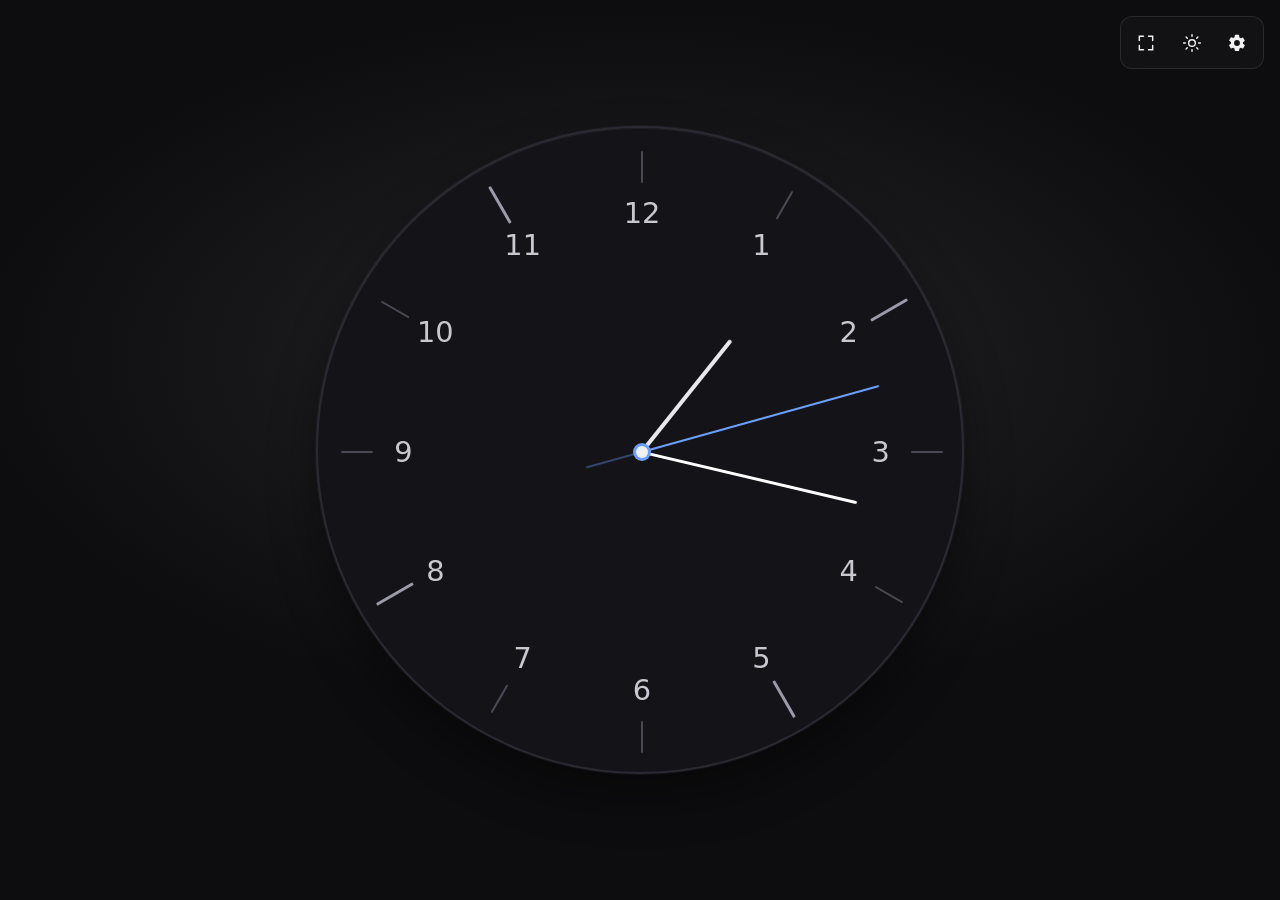
==== analogclock/index.html @ 2b4961cb "Restructure site under /analogclock for Vercel deploy Move index.html, script.js, style.css, sound/ " ====
<!DOCTYPE html>
<html lang="en" data-color-mode="dark" data-hand-style="bar" data-second-motion="smooth" data-face-shape="circle" data-border-style="solid" data-numeral="arabic">
<head>
  <meta charset="UTF-8">
  <meta name="viewport" content="width=device-width, initial-scale=1.0">
  <meta name="description" content="Fullscreen analog clock">
  <title>Analog Clock</title>
  <link rel="stylesheet" href="style.css">
</head>
<body>
  <header class="toolbar" data-i18n-label="toolbarAria" aria-label="Tools">
    <button type="button" class="toolbar__btn" id="btn-fullscreen" data-i18n-label="fullscreen" data-i18n-title="fullscreenTitle" aria-label="Fullscreen" title="Fullscreen (F)">
      <svg class="icon" viewBox="0 0 24 24" aria-hidden="true"><path d="M4 9V4h5M4 15v5h5M20 9V4h-5M20 15v5h-5" fill="none" stroke="currentColor" stroke-width="1.75" stroke-linecap="round"/></svg>
    </button>
    <button type="button" class="toolbar__btn" id="btn-color-mode" aria-label="Switch to light mode" title="Dark / Light (L)">
      <svg class="icon icon--sun" viewBox="0 0 24 24" aria-hidden="true"><circle cx="12" cy="12" r="4" fill="none" stroke="currentColor" stroke-width="1.75"/><path d="M12 2v2M12 20v2M4.93 4.93l1.41 1.41M17.66 17.66l1.41 1.41M2 12h2M20 12h2M4.93 19.07l1.41-1.41M17.66 6.34l1.41-1.41" stroke="currentColor" stroke-width="1.75" stroke-linecap="round"/></svg>
      <svg class="icon icon--moon" viewBox="0 0 24 24" aria-hidden="true"><path d="M20 14.5A8.5 8.5 0 0 1 9.5 4 7 7 0 1 0 20 14.5z" fill="none" stroke="currentColor" stroke-width="1.75"/></svg>
    </button>
    <button type="button" class="toolbar__btn" id="btn-settings" data-i18n-label="settings" data-i18n-title="settingsTitle" aria-label="Settings" title="Settings (S)" aria-controls="settings-panel" aria-expanded="false">
      <svg class="icon icon--settings" viewBox="0 0 24 24" aria-hidden="true" fill="currentColor">
        <path d="M19.14 12.94c.04-.31.06-.63.06-.94s-.02-.63-.06-.94l2.03-1.58a.5.5 0 00.12-.61l-1.92-3.32a.5.5 0 00-.57-.22l-2.39.96a7.07 7.07 0 00-1.6-.94L14.5 2.5a.5.5 0 00-.5-.5h-4a.5.5 0 00-.5.5L9.09 5.09c-.54.24-1.06.56-1.56.94L5.11 5.08a.5.5 0 00-.57.22L2.62 8.62a.5.5 0 00.12.61l2.03 1.58c-.04.31-.06.63-.06.94s.02.63.06.94L2.62 14.5a.5.5 0 00-.12.61l1.92 3.32c.11.2.36.28.57.22l2.39-.96c.5.38 1.02.7 1.6.94l.41 2.59c.04.27.29.5.56.5h4c.27 0 .52-.22.56-.5l.41-2.59c.58-.24 1.1-.56 1.6-.94l2.39.96c.21.06.46-.02.57-.22l1.92-3.32a.5.5 0 00-.12-.61l-2.03-1.58zM12 15.5A3.5 3.5 0 1115.5 12 3.5 3.5 0 0112 15.5z"/>
      </svg>
    </button>
  </header>

  <div class="app-layout">
  <main class="clock-app">
    <div class="clock" role="img" data-i18n-label="clockAria" aria-label="Analog clock">
      <div class="clock__face">
        <div class="clock__dial">
          <ul class="clock__markers" aria-hidden="true">
            <li></li><li></li><li></li><li></li><li></li><li></li>
            <li></li><li></li><li></li><li></li><li></li><li></li>
          </ul>

          <ol class="clock__numbers" aria-hidden="true">
            <li><span data-n="12">12</span></li>
            <li><span data-n="1">1</span></li>
            <li><span data-n="2">2</span></li>
            <li><span data-n="3">3</span></li>
            <li><span data-n="4">4</span></li>
            <li><span data-n="5">5</span></li>
            <li><span data-n="6">6</span></li>
            <li><span data-n="7">7</span></li>
            <li><span data-n="8">8</span></li>
            <li><span data-n="9">9</span></li>
            <li><span data-n="10">10</span></li>
            <li><span data-n="11">11</span></li>
          </ol>

          <div class="hand hand--hour" aria-hidden="true"></div>
          <div class="hand hand--minute" aria-hidden="true"></div>
          <div class="hand hand--second" aria-hidden="true"></div>
          <div class="clock__hub" aria-hidden="true"></div>
        </div>
      </div>
    </div>
  </main>

  <aside class="settings" id="settings-panel" hidden aria-labelledby="settings-title">
    <form class="settings__form">
      <header class="settings__header">
        <h2 id="settings-title" data-i18n="panelTitle">Settings</h2>
        <button type="button" class="settings__close" data-close data-i18n-label="close" aria-label="Close">×</button>
      </header>

      <div class="settings__body">
        <section class="settings__section">
          <h3 data-i18n="language">Language</h3>
          <select id="set-language" class="settings__select">
            <option value="en">English</option>
            <option value="ko">한국어</option>
            <option value="ja">日本語</option>
            <option value="zh">中文</option>
            <option value="es">Español</option>
            <option value="fr">Français</option>
            <option value="de">Deutsch</option>
            <option value="it">Italiano</option>
            <option value="pt">Português</option>
            <option value="ru">Русский</option>
            <option value="hi">हिन्दी</option>
            <option value="ar">العربية</option>
          </select>
        </section>

        <section class="settings__section">
          <h3 id="theme-label" data-i18n="theme">Theme</h3>
          <div class="theme-select" id="theme-select">
            <button type="button" class="settings__select theme-select__trigger" id="theme-select-trigger"
                    aria-haspopup="listbox" aria-expanded="false" aria-labelledby="theme-label theme-select-name">
              <span class="theme-swatch" id="theme-select-swatch" aria-hidden="true"></span>
              <span class="theme-select__name" id="theme-select-name" data-i18n="themeClassic">Classic</span>
            </button>
            <ul class="theme-select__list" id="theme-select-list" role="listbox" tabindex="-1"
                aria-labelledby="theme-label" hidden></ul>
          </div>
        </section>

        <section class="settings__section">
          <h3 data-i18n="numbers">Numbers</h3>
          <label class="settings__row">
            <span data-i18n="size">Size</span>
            <input type="range" id="set-number-size" min="0.6" max="3" step="0.05" value="1">
            <output id="out-number-size">100%</output>
          </label>
          <button type="button" class="settings__reset-value" id="btn-reset-number-size" data-i18n="resetSize">Reset</button>
          <fieldset class="settings__fieldset">
            <legend class="visually-hidden" data-i18n="numbers">Numbers</legend>
            <label class="settings__chip"><input type="radio" name="numeral" value="arabic" checked> <span data-i18n="arabic">Arabic</span></label>
            <label class="settings__chip"><input type="radio" name="numeral" value="roman"> <span data-i18n="roman">Roman</span></label>
          </fieldset>
        </section>

        <section class="settings__section">
          <h3 data-i18n="clock">Clock</h3>
          <label class="settings__row">
            <span data-i18n="size">Size</span>
            <input type="range" id="set-clock-size" min="0.35" max="1" step="0.05" value="0.75">
            <output id="out-clock-size">75%</output>
          </label>
          <button type="button" class="settings__reset-value" id="btn-reset-clock-size" data-i18n="resetSize">Reset</button>
        </section>

        <section class="settings__section">
          <h3 data-i18n="handStyle">Hand style</h3>
          <select id="set-hand-style" class="settings__select">
            <option value="bar" data-i18n="handBar">Bar</option>
            <option value="arrow" data-i18n="handArrow">Arrow</option>
            <option value="square" data-i18n="handSquare">Square</option>
            <option value="rounded" data-i18n="handRounded">Rounded</option>
          </select>
        </section>

        <section class="settings__section">
          <h3 data-i18n="secondMotion">Second hand</h3>
          <select id="set-second-motion" class="settings__select">
            <option value="smooth" data-i18n="secondSmooth">Smooth</option>
            <option value="tick" data-i18n="secondTick">Tick (per second)</option>
          </select>
          <div class="settings__tick-sound" id="tick-sound-settings" hidden>
            <label class="settings__check">
              <input type="checkbox" id="set-tick-sound">
              <span data-i18n="tickSound">Tick sound</span>
            </label>
            <select id="set-tick-sound-file" class="settings__select" disabled>
              <option value="01" data-i18n="tickSound1">Sound 1</option>
              <option value="02" data-i18n="tickSound2">Sound 2</option>
              <option value="03" data-i18n="tickSound3">Sound 3</option>
              <option value="04" data-i18n="tickSound4">Sound 4</option>
              <option value="05" data-i18n="tickSound5">Sound 5</option>
              <option value="06" data-i18n="tickSound6">Sound 6</option>
            </select>
          </div>
        </section>

        <section class="settings__section">
          <h3 data-i18n="faceShape">Clock shape</h3>
          <select id="set-face-shape" class="settings__select">
            <option value="circle" data-i18n="faceCircle">Circle</option>
            <option value="square" data-i18n="faceSquare">Square</option>
            <option value="rounded" data-i18n="faceRounded">Rounded square</option>
            <option value="rect-portrait" data-i18n="faceRectPortrait">Rectangle (portrait)</option>
            <option value="rect-landscape" data-i18n="faceRectLandscape">Rectangle (landscape)</option>
            <option value="oval-portrait" data-i18n="faceOvalPortrait">Oval (portrait)</option>
            <option value="oval-landscape" data-i18n="faceOvalLandscape">Oval (landscape)</option>
            <option value="stadium" data-i18n="faceStadium">Stadium</option>
            <option value="arch" data-i18n="faceArch">Arch</option>
            <option value="hexagon" data-i18n="faceHexagon">Hexagon</option>
            <option value="octagon" data-i18n="faceOctagon">Octagon</option>
            <option value="diamond" data-i18n="faceDiamond">Diamond</option>
            <option value="trapezoid" data-i18n="faceTrapezoid">Trapezoid</option>
            <option value="shield" data-i18n="faceShield">Shield</option>
          </select>
        </section>

        <section class="settings__section">
          <h3 data-i18n="borderStyle">Border style</h3>
          <select id="set-border-style" class="settings__select">
            <option value="solid" data-i18n="borderSolid">Solid</option>
            <option value="thin" data-i18n="borderThin">Thin</option>
            <option value="double" data-i18n="borderDouble">Double</option>
            <option value="dashed" data-i18n="borderDashed">Dashed</option>
            <option value="dotted" data-i18n="borderDotted">Dotted</option>
            <option value="ring" data-i18n="borderRing">Ring</option>
            <option value="glow" data-i18n="borderGlow">Glow</option>
            <option value="raised" data-i18n="borderRaised">Raised</option>
            <option value="classic" data-i18n="borderClassic">Classic</option>
          </select>
        </section>

        <section class="settings__section settings__section--bg-images">
          <h3 data-i18n="bgImages">Background images</h3>
          <p class="settings__hint" data-i18n="bgImagesHint">Choose a local file, drag &amp; drop, or paste (Ctrl+V).</p>

          <div class="bg-image" data-image-key="bg">
            <div class="bg-image__label" data-i18n="colorBg">Background</div>
            <div class="bg-image__drop" tabindex="0" role="button" data-i18n-label="bgImageDrop" aria-label="Click, drop, or paste">
              <img class="bg-image__preview" alt="" hidden>
              <span class="bg-image__placeholder" data-i18n="bgImageDrop">Click, drop, or paste</span>
              <input type="file" class="bg-image__file" accept="image/*" hidden>
            </div>
            <div class="bg-image__actions">
              <button type="button" class="bg-image__btn" data-action="choose" data-i18n="bgImageChoose">Choose image</button>
              <button type="button" class="bg-image__btn" data-action="paste" data-i18n="bgImagePaste">Paste</button>
              <button type="button" class="bg-image__btn bg-image__btn--clear" data-action="clear" data-i18n="bgImageClear" hidden>Clear</button>
            </div>
          </div>

          <div class="bg-image" data-image-key="faceBg">
            <div class="bg-image__label" data-i18n="colorFaceBg">Clock face</div>
            <div class="bg-image__drop" tabindex="0" role="button" data-i18n-label="bgImageDrop" aria-label="Click, drop, or paste">
              <img class="bg-image__preview" alt="" hidden>
              <span class="bg-image__placeholder" data-i18n="bgImageDrop">Click, drop, or paste</span>
              <input type="file" class="bg-image__file" accept="image/*" hidden>
            </div>
            <div class="bg-image__actions">
              <button type="button" class="bg-image__btn" data-action="choose" data-i18n="bgImageChoose">Choose image</button>
              <button type="button" class="bg-image__btn" data-action="paste" data-i18n="bgImagePaste">Paste</button>
              <button type="button" class="bg-image__btn bg-image__btn--clear" data-action="clear" data-i18n="bgImageClear" hidden>Clear</button>
            </div>
          </div>
        </section>

        <section class="settings__section settings__section--colors">
          <h3 data-i18n="colors">Colors</h3>
          <div class="settings__colors" id="color-inputs"></div>
          <button type="button" class="settings__reset-colors" id="btn-reset-colors" data-i18n="resetColors">Reset colors</button>
        </section>

        <section class="settings__section settings__section--share">
          <h3 data-i18n="share">Share</h3>
          <div class="settings__share">
            <button type="button" class="settings__share-btn" id="btn-copy-url" data-i18n="copyUrl">Copy settings URL</button>
            <input type="text" class="settings__share-url" id="share-url" readonly hidden
                   data-i18n-label="copyUrl" aria-label="Copy settings URL">
          </div>
        </section>
      </div>
    </form>
  </aside>
  </div>

  <script src="script.js"></script>
</body>
</html>
---- analogclock/style.css ----
/* ==========================================================================
   Design tokens (SettingsManager가 --color-* 변수를 덮어씁니다)
   ========================================================================== */

:root {
  --color-bg: #0d0d0f;
  --color-face-bg: #141418;
  --color-face-border: rgba(255, 255, 255, 0.1);
  --color-number: rgba(255, 255, 255, 0.78);
  --color-marker: rgba(255, 255, 255, 0.22);
  --color-marker-major: rgba(255, 255, 255, 0.5);
  --color-hand-hour: #e8e8ec;
  --color-hand-minute: #ffffff;
  --color-hand-second: #6b9fff;
  --color-hub: #f0f0f2;
  --color-hub-ring: rgba(107, 159, 255, 0.45);

  --bg-accent: radial-gradient(ellipse 80% 60% at 50% 40%,
    color-mix(in srgb, var(--color-bg) 90%, #ffffff) 0%,
    var(--color-bg) 65%);
  --face-shadow:
    0 0 0 1px rgba(255, 255, 255, 0.04),
    0 24px 48px rgba(0, 0, 0, 0.4),
    inset 0 1px 0 rgba(255, 255, 255, 0.05);

  --hand-hour-w: 4px;
  --hand-minute-w: 3px;
  --hand-second-w: 2px;
  --number-scale: 1;
  --clock-scale: 1;

  --ui-bg: rgba(20, 20, 24, 0.82);
  --ui-border: rgba(255, 255, 255, 0.1);
  --ui-text: #f0f0f2;
  --ui-muted: rgba(255, 255, 255, 0.55);
  --ui-select-bg: #2c2c36;
  --ui-select-text: #f0f0f2;
  --settings-width: 288px;
}

[data-color-mode="light"] {
  --bg-accent: radial-gradient(ellipse 80% 60% at 50% 40%,
    color-mix(in srgb, var(--color-bg) 94%, #000000) 0%,
    var(--color-bg) 65%);
  --face-shadow:
    0 0 0 1px rgba(0, 0, 0, 0.06),
    0 20px 40px rgba(0, 0, 0, 0.08),
    inset 0 1px 0 rgba(255, 255, 255, 0.9);

  --ui-bg: rgba(255, 255, 255, 0.92);
  --ui-border: rgba(0, 0, 0, 0.1);
  --ui-text: #1a1a1e;
  --ui-muted: rgba(0, 0, 0, 0.5);
  --ui-select-bg: #ececf2;
  --ui-select-text: #1a1a1e;
}

/* ==========================================================================
   Base layout
   ========================================================================== */

*,
*::before,
*::after {
  box-sizing: border-box;
  margin: 0;
  padding: 0;
}

html,
body {
  height: 100%;
  overflow: hidden;
}

body {
  font-family: system-ui, -apple-system, "Segoe UI", Roboto, sans-serif;
  background: var(--color-bg);
  color: var(--ui-text);
  -webkit-font-smoothing: antialiased;
}

body::before {
  content: "";
  position: fixed;
  inset: 0;
  background: var(--bg-accent);
  pointer-events: none;
  z-index: 0;
}

.visually-hidden {
  position: absolute;
  width: 1px;
  height: 1px;
  padding: 0;
  margin: -1px;
  overflow: hidden;
  clip: rect(0, 0, 0, 0);
  white-space: nowrap;
  border: 0;
}

/* Toolbar */
.toolbar {
  position: fixed;
  top: 1rem;
  right: 1rem;
  z-index: 100;
  display: flex;
  gap: 0.35rem;
  padding: 0.35rem;
  border-radius: 12px;
  background: var(--ui-bg);
  border: 1px solid var(--ui-border);
  backdrop-filter: blur(12px);
}

.toolbar__btn {
  display: grid;
  place-items: center;
  width: 2.5rem;
  height: 2.5rem;
  border: none;
  border-radius: 8px;
  background: transparent;
  color: var(--ui-text);
  cursor: pointer;
  transition: background 0.15s;
}

.toolbar__btn:hover {
  background: rgba(127, 127, 140, 0.2);
}

.toolbar__btn .icon {
  width: 1.25rem;
  height: 1.25rem;
}

/* Settings (gear) icon tweaks */
.icon--settings {
  width: 1.3rem;
  height: 1.3rem;
  transition: transform 0.12s ease, color 0.12s ease;
  transform-origin: center;
  color: var(--ui-text);
}

.toolbar__btn:hover .icon--settings {
  transform: rotate(12deg) scale(1.06);
}

.toolbar__btn:focus-visible {
  outline: none;
  box-shadow: 0 0 0 4px rgba(107, 159, 255, 0.12);
  border-radius: 8px;
}

[data-color-mode="dark"] .icon--sun { display: block; }
[data-color-mode="dark"] .icon--moon { display: none; }
[data-color-mode="light"] .icon--sun { display: none; }
[data-color-mode="light"] .icon--moon { display: block; }

:fullscreen .toolbar {
  z-index: 10000;
}

/* 시계(왼쪽) + 설정(오른쪽) */
.app-layout {
  display: flex;
  flex-direction: row;
  width: 100%;
  height: 100dvh;
  z-index: 1;
  position: relative;
}

.clock-app {
  flex: 1;
  min-width: 0;
  display: flex;
  align-items: center;
  justify-content: center;
  height: 100dvh;
  padding: 1rem;
}

body.settings-open .toolbar {
  right: calc(var(--settings-width) + 1rem);
  transition: right 0.3s ease;
}

/* Clock container & face shapes
   --dial: fixed inner dial (numbers/hands). Outer frame (--fx/--fy) grows
   around it so clip-path shapes never cut the dial. */
.clock {
  --size-base: min(96vmin, calc(100vw - 1.25rem), calc(100dvh - 1.25rem));
  --avail-w: calc(100vw - 1.25rem);
  --avail-h: calc(100dvh - 1.25rem);
  --fx: 1;
  --fy: 1;
  --dial-wish: calc(var(--size-base) * var(--clock-scale, 1));
  --clock-w: min(calc(var(--dial-wish) * var(--fx)), var(--avail-w));
  --clock-h: min(calc(var(--dial-wish) * var(--fy)), var(--avail-h));
  --dial: min(calc(var(--clock-w) / var(--fx)), calc(var(--clock-h) / var(--fy)));
  --diameter: var(--dial);
  width: var(--clock-w);
  height: var(--clock-h);
  position: relative;
  transition: width 0.35s ease, height 0.35s ease;
}

body.settings-open .clock {
  --size-base: min(92vmin, calc(100vw - var(--settings-width) - 3rem), calc(100dvh - 1.5rem));
  --avail-w: calc(100vw - var(--settings-width) - 3rem);
}

/* Square-ish frames: dial fills the face */
[data-face-shape="circle"] .clock,
[data-face-shape="square"] .clock,
[data-face-shape="rounded"] .clock,
[data-face-shape="octagon"] .clock {
  --fx: 1;
  --fy: 1;
}

/* Frames that cut into the circle need a larger outer box */
[data-face-shape="hexagon"] .clock {
  --fx: 1.18;
  --fy: 1.18;
}

[data-face-shape="diamond"] .clock {
  --fx: 1.45;
  --fy: 1.45;
}

[data-face-shape="trapezoid"] .clock {
  --fx: 1.24;
  --fy: 1.14;
}

[data-face-shape="shield"] .clock {
  --fx: 1.16;
  --fy: 1.32;
}

[data-face-shape="rect-portrait"] .clock,
[data-face-shape="oval-portrait"] .clock,
[data-face-shape="arch"] .clock {
  --fx: 1;
  --fy: 1.55;
}

[data-face-shape="rect-landscape"] .clock,
[data-face-shape="oval-landscape"] .clock,
[data-face-shape="stadium"] .clock {
  --fx: 1.55;
  --fy: 1;
}

.clock__face {
  position: relative;
  width: 100%;
  height: 100%;
  display: grid;
  place-items: center;
  background: var(--color-face-bg);
  border: none;
  box-shadow: var(--face-shadow);
  overflow: hidden;
  transition: border-radius 0.35s ease, clip-path 0.35s ease, box-shadow 0.3s ease;
}

/* Inner dial: always the same circular layout, regardless of outer shape */
.clock__dial {
  position: relative;
  width: var(--dial);
  height: var(--dial);
  flex-shrink: 0;
}

/* 테두리 스타일 */
[data-border-style="solid"] .clock__face {
  border: 2px solid var(--color-face-border);
}

[data-border-style="thin"] .clock__face {
  border: 1px solid var(--color-face-border);
}

[data-border-style="double"] .clock__face {
  border: 4px double var(--color-face-border);
}

[data-border-style="dashed"] .clock__face {
  border: 2px dashed var(--color-face-border);
}

[data-border-style="dotted"] .clock__face {
  border: 2px dotted var(--color-face-border);
}

[data-border-style="ring"] .clock__face {
  box-shadow:
    0 0 0 3px var(--color-face-border),
    0 0 0 6px var(--color-face-bg),
    0 0 0 8px var(--color-face-border),
    var(--face-shadow);
}

[data-border-style="glow"] .clock__face {
  border: 1px solid var(--color-face-border);
  box-shadow:
    0 0 12px var(--color-face-border),
    0 0 28px color-mix(in srgb, var(--color-face-border) 45%, transparent),
    var(--face-shadow);
}

[data-border-style="raised"] .clock__face {
  border: 2px solid var(--color-face-border);
  box-shadow:
    inset 0 2px 6px rgba(0, 0, 0, 0.35),
    inset 0 -1px 0 rgba(255, 255, 255, 0.08),
    0 6px 16px rgba(0, 0, 0, 0.25),
    var(--face-shadow);
}

[data-color-mode="light"][data-border-style="raised"] .clock__face {
  box-shadow:
    inset 0 2px 6px rgba(0, 0, 0, 0.12),
    inset 0 -1px 0 rgba(255, 255, 255, 0.9),
    0 6px 16px rgba(0, 0, 0, 0.1),
    var(--face-shadow);
}

[data-border-style="classic"] .clock__face {
  border: 3px solid var(--color-face-border);
  box-shadow:
    inset 0 0 0 2px var(--color-face-bg),
    inset 0 0 0 5px var(--color-face-border),
    var(--face-shadow);
}

[data-face-shape="circle"] .clock__face {
  border-radius: 50%;
  clip-path: none;
}

[data-face-shape="square"] .clock__face {
  border-radius: 6px;
  clip-path: none;
}

[data-face-shape="rounded"] .clock__face {
  border-radius: 28%;
  clip-path: none;
}

[data-face-shape="rect-portrait"] .clock__face,
[data-face-shape="rect-landscape"] .clock__face {
  border-radius: 12px;
  clip-path: none;
}

[data-face-shape="oval-portrait"] .clock__face,
[data-face-shape="oval-landscape"] .clock__face {
  border-radius: 50%;
  clip-path: none;
}

[data-face-shape="stadium"] .clock__face {
  border-radius: 999px;
  clip-path: none;
}

[data-face-shape="arch"] .clock__face {
  border-radius: 50% 50% 14px 14px / 42% 42% 14px 14px;
  clip-path: none;
}

[data-face-shape="trapezoid"] .clock__face {
  border-radius: 0;
  clip-path: polygon(14% 0%, 86% 0%, 100% 100%, 0% 100%);
}

[data-face-shape="hexagon"] .clock__face {
  border-radius: 0;
  clip-path: polygon(50% 0%, 93% 25%, 93% 75%, 50% 100%, 7% 75%, 7% 25%);
}

[data-face-shape="octagon"] .clock__face {
  border-radius: 0;
  clip-path: polygon(30% 0%, 70% 0%, 100% 30%, 100% 70%, 70% 100%, 30% 100%, 0% 70%, 0% 30%);
}

[data-face-shape="diamond"] .clock__face {
  border-radius: 0;
  clip-path: polygon(50% 0%, 100% 50%, 50% 100%, 0% 50%);
}

[data-face-shape="shield"] .clock__face {
  border-radius: 0;
  clip-path: polygon(50% 0%, 100% 12%, 100% 58%, 50% 100%, 0% 58%, 0% 12%);
}

/* Markers */
.clock__markers {
  list-style: none;
  position: absolute;
  inset: 0;
  z-index: 1;
}

.clock__markers li {
  position: absolute;
  inset: 0;
  transform-origin: 50% 50%;
  pointer-events: none;
}

.clock__markers li::before {
  content: "";
  position: absolute;
  left: calc(50% - 1px);
  top: 3.5%;
  width: 2px;
  height: 5%;
  background: var(--color-marker);
  border-radius: 1px;
}

.clock__markers li:nth-child(3n)::before {
  top: 2.8%;
  width: 3px;
  left: calc(50% - 1.5px);
  height: 6.5%;
  background: var(--color-marker-major);
}

.clock__markers li:nth-child(1)  { transform: rotate(0deg); }
.clock__markers li:nth-child(2)  { transform: rotate(30deg); }
.clock__markers li:nth-child(3)  { transform: rotate(60deg); }
.clock__markers li:nth-child(4)  { transform: rotate(90deg); }
.clock__markers li:nth-child(5)  { transform: rotate(120deg); }
.clock__markers li:nth-child(6)  { transform: rotate(150deg); }
.clock__markers li:nth-child(7)  { transform: rotate(180deg); }
.clock__markers li:nth-child(8)  { transform: rotate(210deg); }
.clock__markers li:nth-child(9)  { transform: rotate(240deg); }
.clock__markers li:nth-child(10) { transform: rotate(270deg); }
.clock__markers li:nth-child(11) { transform: rotate(300deg); }
.clock__markers li:nth-child(12) { transform: rotate(330deg); }

/* Numbers */
.clock__numbers {
  list-style: none;
  position: absolute;
  inset: 0;
  z-index: 2;
}

.clock__numbers li {
  position: absolute;
  inset: 0;
  transform-origin: 50% 50%;
}

.clock__numbers li span {
  position: absolute;
  left: 50%;
  top: 11%;
  transform: translateX(-50%);
  font-size: calc(clamp(0.75rem, 3.2vmin, 2.2rem) * var(--number-scale));
  font-weight: 500;
  font-variant-numeric: tabular-nums;
  color: var(--color-number);
  line-height: 1;
  user-select: none;
}

[data-numeral="roman"] .clock__numbers li span {
  font-size: calc(clamp(0.65rem, 2.6vmin, 1.85rem) * var(--number-scale));
  letter-spacing: -0.02em;
}

.clock__numbers li:nth-child(1)  { transform: rotate(0deg); }
.clock__numbers li:nth-child(2)  { transform: rotate(30deg); }
.clock__numbers li:nth-child(3)  { transform: rotate(60deg); }
.clock__numbers li:nth-child(4)  { transform: rotate(90deg); }
.clock__numbers li:nth-child(5)  { transform: rotate(120deg); }
.clock__numbers li:nth-child(6)  { transform: rotate(150deg); }
.clock__numbers li:nth-child(7)  { transform: rotate(180deg); }
.clock__numbers li:nth-child(8)  { transform: rotate(210deg); }
.clock__numbers li:nth-child(9)  { transform: rotate(240deg); }
.clock__numbers li:nth-child(10) { transform: rotate(270deg); }
.clock__numbers li:nth-child(11) { transform: rotate(300deg); }
.clock__numbers li:nth-child(12) { transform: rotate(330deg); }

.clock__numbers li:nth-child(1)  span { transform: translateX(-50%) rotate(0deg); }
.clock__numbers li:nth-child(2)  span { transform: translateX(-50%) rotate(-30deg); }
.clock__numbers li:nth-child(3)  span { transform: translateX(-50%) rotate(-60deg); }
.clock__numbers li:nth-child(4)  span { transform: translateX(-50%) rotate(-90deg); }
.clock__numbers li:nth-child(5)  span { transform: translateX(-50%) rotate(-120deg); }
.clock__numbers li:nth-child(6)  span { transform: translateX(-50%) rotate(-150deg); }
.clock__numbers li:nth-child(7)  span { transform: translateX(-50%) rotate(-180deg); }
.clock__numbers li:nth-child(8)  span { transform: translateX(-50%) rotate(-210deg); }
.clock__numbers li:nth-child(9)  span { transform: translateX(-50%) rotate(-240deg); }
.clock__numbers li:nth-child(10) span { transform: translateX(-50%) rotate(-270deg); }
.clock__numbers li:nth-child(11) span { transform: translateX(-50%) rotate(-300deg); }
.clock__numbers li:nth-child(12) span { transform: translateX(-50%) rotate(-330deg); }

/* Hands base */
.hand {
  position: absolute;
  left: 50%;
  top: 50%;
  transform-origin: 50% 100%;
  will-change: transform;
  pointer-events: none;
  background: var(--hand-color, #fff);
}

.hand--hour {
  --hand-color: var(--color-hand-hour);
  width: var(--hand-hour-w);
  height: calc(var(--diameter) * 0.22);
  margin-left: calc(var(--hand-hour-w) / -2);
  margin-top: calc(var(--diameter) * -0.22);
  z-index: 3;
}

.hand--minute {
  --hand-color: var(--color-hand-minute);
  width: var(--hand-minute-w);
  height: calc(var(--diameter) * 0.34);
  margin-left: calc(var(--hand-minute-w) / -2);
  margin-top: calc(var(--diameter) * -0.34);
  z-index: 4;
}

.hand--second {
  width: 0;
  height: 0;
  margin: 0;
  transform-origin: 50% 50%;
  z-index: 5;
}

.hand--second::before,
.hand--second::after {
  content: "";
  position: absolute;
  left: 50%;
  width: var(--hand-second-w);
  margin-left: calc(var(--hand-second-w) / -2);
  background: var(--color-hand-second);
  border-radius: 999px;
}

.hand--second::before {
  bottom: 0;
  height: calc(var(--diameter) * 0.38);
  transform-origin: 50% 100%;
}

.hand--second::after {
  top: 0;
  height: calc(var(--diameter) * 0.09);
  opacity: 0.35;
  transform-origin: 50% 0%;
}

/* Hand styles */
[data-hand-style="bar"] .hand--hour {
  border-radius: 3px 3px 1px 1px;
}

[data-hand-style="bar"] .hand--minute {
  border-radius: 999px;
}

[data-hand-style="rounded"] .hand--hour,
[data-hand-style="rounded"] .hand--minute {
  border-radius: 999px;
}

[data-hand-style="square"] .hand--hour,
[data-hand-style="square"] .hand--minute {
  border-radius: 0;
}

[data-hand-style="square"] .hand--second::before,
[data-hand-style="square"] .hand--second::after {
  border-radius: 0;
}

[data-hand-style="arrow"] .hand--hour,
[data-hand-style="arrow"] .hand--minute {
  border-radius: 0;
  clip-path: polygon(50% 0%, 88% 100%, 12% 100%);
  width: calc(var(--hand-hour-w) * 2.2);
  margin-left: calc(var(--hand-hour-w) * -1.1);
}

[data-hand-style="arrow"] .hand--minute {
  width: calc(var(--hand-minute-w) * 2);
  margin-left: calc(var(--hand-minute-w) * -1);
  clip-path: polygon(50% 0%, 82% 100%, 18% 100%);
}

[data-hand-style="arrow"] .hand--second::before {
  clip-path: polygon(50% 0%, 100% 100%, 0% 100%);
  width: calc(var(--hand-second-w) * 2.5);
  margin-left: calc(var(--hand-second-w) * -1.25);
  border-radius: 0;
}

[data-hand-style="arrow"] .hand--second::after {
  border-radius: 50%;
  width: calc(var(--hand-second-w) * 3);
  height: calc(var(--hand-second-w) * 3);
  margin-left: calc(var(--hand-second-w) * -1.5);
  opacity: 0.5;
}

.clock__hub {
  position: absolute;
  left: 50%;
  top: 50%;
  width: 12px;
  height: 12px;
  margin: -6px 0 0 -6px;
  border-radius: 50%;
  background: var(--color-hub);
  box-shadow: 0 0 0 3px var(--color-hub-ring);
  z-index: 6;
}

[data-hand-style="square"] .clock__hub {
  border-radius: 2px;
}

/* ==========================================================================
   Settings — flex 오른쪽 사이드 패널
   ========================================================================== */

.settings {
  flex: 0 0 0;
  width: 0;
  height: 100dvh;
  overflow: hidden;
  padding: 0;
  margin: 0;
  border: none;
  border-left: 0 solid var(--ui-border);
  background: var(--ui-bg);
  color: var(--ui-text);
  box-shadow: none;
  transition: flex-basis 0.3s ease, width 0.3s ease, border-width 0.3s ease, box-shadow 0.3s ease;
}

body.settings-open .settings:not([hidden]) {
  display: flex;
  flex-direction: column;
  flex: 0 0 var(--settings-width);
  width: var(--settings-width);
  border-left-width: 1px;
  box-shadow: -6px 0 24px rgba(0, 0, 0, 0.18);
}

.settings[hidden] {
  display: none;
}

.settings__form {
  display: flex;
  flex-direction: column;
  height: 100dvh;
  max-height: 100dvh;
  overflow: hidden;
}

.settings__header {
  flex-shrink: 0;
  display: flex;
  align-items: center;
  justify-content: space-between;
  padding: 0.7rem 0.85rem 0.6rem;
  border-bottom: 1px solid var(--ui-border);
}

.settings__header h2 {
  font-size: 0.95rem;
  font-weight: 600;
}

.settings__close {
  width: 1.85rem;
  height: 1.85rem;
  border: none;
  border-radius: 6px;
  background: transparent;
  color: var(--ui-text);
  font-size: 1.25rem;
  line-height: 1;
  cursor: pointer;
}

.settings__close:hover {
  background: rgba(127, 127, 140, 0.2);
}

.settings__body {
  flex: 1;
  min-height: 0;
  padding: 0.55rem 0.85rem 0.7rem;
  overflow-x: hidden;
  overflow-y: auto;
  overscroll-behavior: contain;
  display: flex;
  flex-direction: column;
  gap: 0.5rem;
  -webkit-overflow-scrolling: touch;
}

.settings__section {
  flex-shrink: 0;
}

.settings__section h3 {
  font-size: 0.65rem;
  font-weight: 600;
  text-transform: uppercase;
  letter-spacing: 0.05em;
  color: var(--ui-muted);
  margin-bottom: 0.35rem;
}

.settings__section--colors {
  display: flex;
  flex-direction: column;
}

.settings__row {
  display: grid;
  grid-template-columns: 3.2rem 1fr 2.4rem;
  align-items: center;
  gap: 0.35rem;
  font-size: 0.78rem;
  margin-bottom: 0.4rem;
}

.settings__row input[type="range"] {
  width: 100%;
  height: 1.25rem;
  accent-color: var(--color-hand-second);
}

.settings__row output {
  font-size: 0.7rem;
  color: var(--ui-muted);
  text-align: right;
}

.settings__fieldset {
  border: none;
  display: flex;
  gap: 0.3rem;
}

.settings__chip {
  display: inline-flex;
  align-items: center;
  gap: 0.25rem;
  padding: 0.3rem 0.55rem;
  border-radius: 999px;
  border: 1px solid var(--ui-border);
  font-size: 0.74rem;
  cursor: pointer;
  transition: background 0.15s, border-color 0.15s;
}

.settings__chip:has(:checked) {
  background: rgba(107, 159, 255, 0.2);
  border-color: var(--color-hand-second);
}

.settings__chip input {
  accent-color: var(--color-hand-second);
  width: 0.75rem;
  height: 0.75rem;
}

.settings__select {
  width: 100%;
  padding: 0.4rem 0.5rem;
  border-radius: 6px;
  border: 1px solid var(--ui-border);
  background-color: var(--ui-select-bg);
  color: var(--ui-select-text);
  font: inherit;
  font-size: 0.78rem;
  cursor: pointer;
  -webkit-appearance: none;
  appearance: none;
  background-image: url("data:image/svg+xml,%3Csvg xmlns='http://www.w3.org/2000/svg' width='12' height='12' viewBox='0 0 12 12'%3E%3Cpath fill='%23a0a0a8' d='M3 4.5L6 8l3-3.5'/%3E%3C/svg%3E");
  background-repeat: no-repeat;
  background-position: right 0.45rem center;
  padding-right: 1.5rem;
}

.settings__select:hover,
.settings__select:focus {
  border-color: var(--color-hand-second);
  outline: none;
}

.settings__select option {
  background-color: var(--ui-select-bg);
  color: var(--ui-select-text);
}

[data-color-mode="light"] .settings__select {
  background-image: url("data:image/svg+xml,%3Csvg xmlns='http://www.w3.org/2000/svg' width='12' height='12' viewBox='0 0 12 12'%3E%3Cpath fill='%236e6e73' d='M3 4.5L6 8l3-3.5'/%3E%3C/svg%3E");
}

/* Theme picker (custom dropdown with color swatches) */
.theme-select {
  position: relative;
}

.theme-select__trigger {
  display: flex;
  align-items: center;
  gap: 0.5rem;
  text-align: left;
}

.theme-swatch {
  flex-shrink: 0;
  width: 1rem;
  height: 1rem;
  border-radius: 50%;
  border: 1px solid var(--ui-border);
  box-shadow: inset 0 0 0 1px rgba(255, 255, 255, 0.15);
}

.theme-select__name {
  overflow: hidden;
  text-overflow: ellipsis;
  white-space: nowrap;
}

.theme-select__list {
  position: absolute;
  top: calc(100% + 0.25rem);
  left: 0;
  right: 0;
  z-index: 20;
  margin: 0;
  padding: 0.25rem;
  list-style: none;
  max-height: 15rem;
  overflow-y: auto;
  background: var(--ui-select-bg);
  border: 1px solid var(--ui-border);
  border-radius: 8px;
  box-shadow: 0 8px 24px rgba(0, 0, 0, 0.28);
}

.theme-select__list[hidden] {
  display: none;
}

.theme-select__option {
  display: flex;
  align-items: center;
  gap: 0.5rem;
  padding: 0.4rem 0.5rem;
  border-radius: 6px;
  font-size: 0.78rem;
  color: var(--ui-select-text);
  cursor: pointer;
}

.theme-select__option:hover,
.theme-select__option:focus-visible {
  background: rgba(127, 127, 140, 0.22);
  outline: none;
}

.theme-select__option[aria-selected="true"] {
  background: rgba(107, 159, 255, 0.22);
}

/* Share settings URL */
.settings__section--share {
  flex-shrink: 0;
}

.settings__share {
  display: flex;
  flex-direction: column;
  gap: 0.35rem;
}

.settings__share-btn {
  width: 100%;
  padding: 0.45rem;
  border: 1px solid var(--ui-border);
  border-radius: 6px;
  background: rgba(107, 159, 255, 0.16);
  color: var(--ui-text);
  font: inherit;
  font-size: 0.76rem;
  cursor: pointer;
  transition: background 0.15s, border-color 0.15s;
}

.settings__share-btn:hover {
  background: rgba(107, 159, 255, 0.28);
  border-color: var(--color-hand-second);
}

.settings__share-btn.is-copied {
  background: rgba(67, 196, 125, 0.24);
  border-color: rgba(67, 196, 125, 0.6);
}

.settings__share-url {
  width: 100%;
  padding: 0.4rem 0.5rem;
  border: 1px solid var(--ui-border);
  border-radius: 6px;
  background-color: var(--ui-select-bg);
  color: var(--ui-select-text);
  font: inherit;
  font-size: 0.72rem;
}

.settings__share-url:focus {
  outline: none;
  border-color: var(--color-hand-second);
}

.settings__colors {
  display: grid;
  grid-template-columns: 1fr 1fr;
  gap: 0.28rem 0.45rem;
  align-content: start;
}

.settings__color-row {
  display: grid;
  grid-template-columns: 1.35rem 1fr;
  align-items: center;
  gap: 0.35rem;
  font-size: 0.68rem;
  line-height: 1.2;
}

.settings__color-row span {
  overflow: hidden;
  text-overflow: ellipsis;
  white-space: nowrap;
}

.settings__color-row input[type="color"] {
  width: 1.35rem;
  height: 1.35rem;
  padding: 0;
  border: 1px solid var(--ui-border);
  border-radius: 4px;
  cursor: pointer;
  background: transparent;
}

html[data-bg-image="true"] body {
  background-color: var(--color-bg);
  background-image: var(--bg-image);
  background-size: cover;
  background-position: center;
  background-repeat: no-repeat;
}

html[data-bg-image="true"] body::before {
  opacity: 0.2;
}

html[data-face-bg-image="true"] .clock__face {
  background-color: var(--color-face-bg);
  background-image: var(--face-bg-image);
  background-size: cover;
  background-position: center;
  background-repeat: no-repeat;
}

.settings__check {
  display: flex;
  align-items: center;
  gap: 0.4rem;
  margin: 0.45rem 0 0.35rem;
  font-size: 0.78rem;
  cursor: pointer;
  user-select: none;
}

.settings__check input {
  accent-color: var(--color-hand-second);
}

.settings__tick-sound .settings__select {
  margin-top: 0.15rem;
}

.settings__tick-sound[hidden] {
  display: none;
}

.bg-image {
  margin-bottom: 0.65rem;
}

.bg-image__label {
  font-size: 0.74rem;
  margin-bottom: 0.3rem;
  color: var(--ui-text);
}

.bg-image__drop {
  position: relative;
  display: grid;
  place-items: center;
  min-height: 4.5rem;
  border: 1px dashed var(--ui-border);
  border-radius: 8px;
  background: var(--ui-select-bg);
  cursor: pointer;
  overflow: hidden;
  outline: none;
  transition: border-color 0.15s, box-shadow 0.15s;
}

.bg-image__drop:hover,
.bg-image__drop:focus-visible,
.bg-image.is-active .bg-image__drop,
.bg-image__drop.is-dragover {
  border-color: color-mix(in srgb, var(--color-hand-second) 70%, var(--ui-border));
  box-shadow: 0 0 0 1px color-mix(in srgb, var(--color-hand-second) 35%, transparent);
}

.bg-image__preview {
  width: 100%;
  height: 4.5rem;
  object-fit: cover;
  display: block;
}

.bg-image__preview[hidden],
.bg-image__preview:not([src]) {
  display: none;
}

.bg-image__placeholder {
  padding: 0.6rem;
  font-size: 0.7rem;
  color: var(--ui-muted);
  text-align: center;
}

.bg-image.has-image .bg-image__placeholder {
  display: none;
}

.bg-image__actions {
  display: flex;
  flex-wrap: wrap;
  gap: 0.3rem;
  margin-top: 0.35rem;
}

.bg-image__btn {
  flex: 1 1 auto;
  min-width: 0;
  padding: 0.28rem 0.4rem;
  border: 1px solid var(--ui-border);
  border-radius: 6px;
  background: transparent;
  color: var(--ui-muted);
  font: inherit;
  font-size: 0.68rem;
  cursor: pointer;
}

.bg-image__btn:hover {
  color: var(--ui-text);
  border-color: color-mix(in srgb, var(--ui-text) 30%, var(--ui-border));
}

.bg-image__btn--clear[hidden] {
  display: none;
}

.settings__reset-colors,
.settings__reset-value {
  flex-shrink: 0;
  margin-top: 0.35rem;
  width: 100%;
  padding: 0.35rem;
  border: 1px dashed var(--ui-border);
  border-radius: 6px;
  background: transparent;
  color: var(--ui-muted);
  font: inherit;
  font-size: 0.72rem;
  cursor: pointer;
}

.settings__reset-value {
  margin-top: 0;
  margin-bottom: 0.45rem;
  padding: 0.28rem;
}

.settings__reset-colors:hover,
.settings__reset-value:hover {
  color: var(--ui-text);
  border-style: solid;
}

@media (max-height: 520px) {
  :root {
    --settings-width: 260px;
  }

  .settings__body {
    gap: 0.35rem;
    padding: 0.4rem 0.7rem;
  }

  .settings__color-row {
    font-size: 0.62rem;
  }
}

@media (prefers-reduced-motion: reduce) {
  .hand {
    will-change: auto;
  }

  .clock,
  .clock__face {
    transition: none;
  }
}
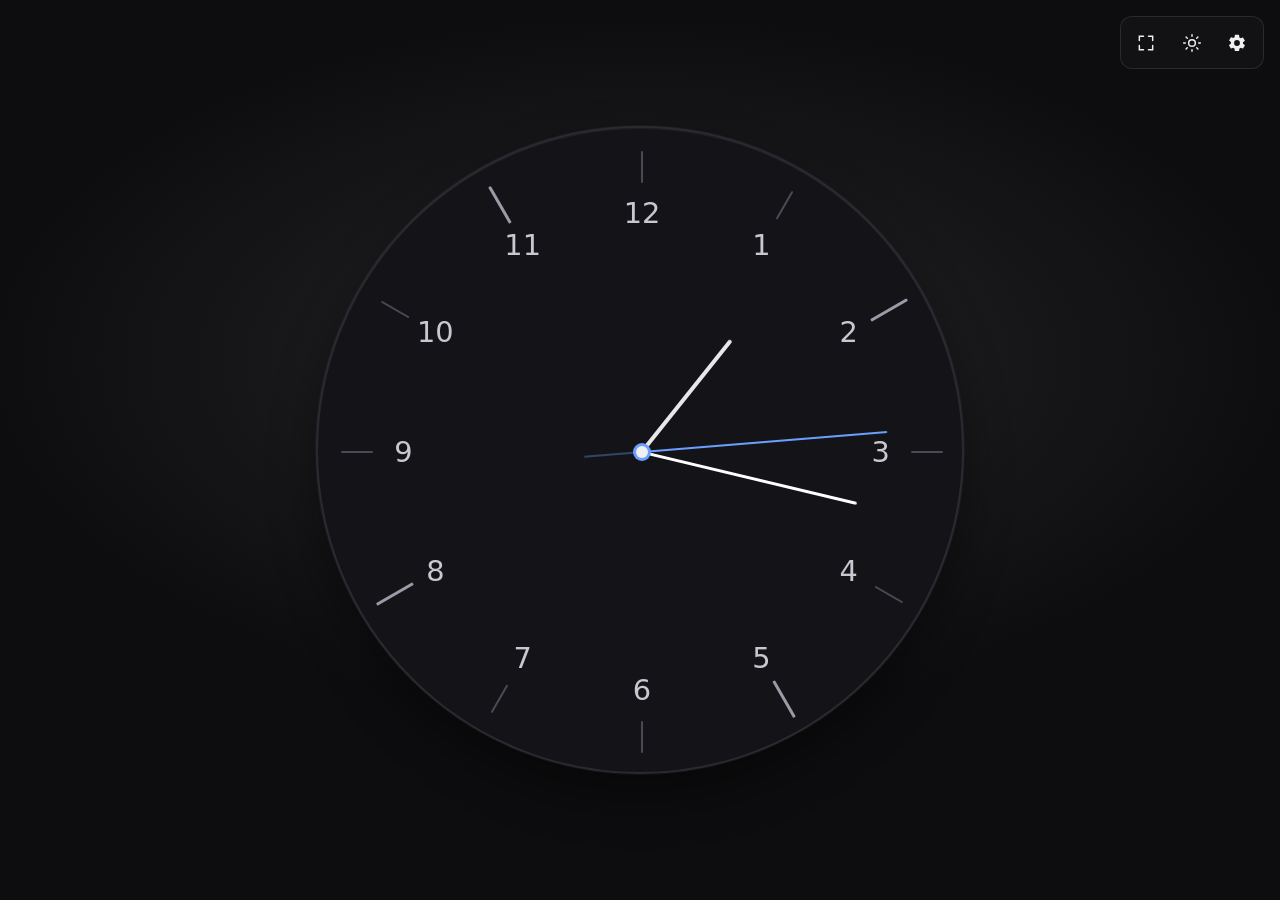
==== commit 9ebeb164: "기능 개선" ====
--- a/analogclock/index.html
+++ b/analogclock/index.html
@@ -59,9 +59,21 @@
 
   <aside class="settings" id="settings-panel" hidden aria-labelledby="settings-title">
     <form class="settings__form">
+      <div class="settings__sheet-grab" data-sheet-grab>
+        <div class="settings__sheet-handle" aria-hidden="true"></div>
+      </div>
       <header class="settings__header">
         <h2 id="settings-title" data-i18n="panelTitle">Settings</h2>
-        <button type="button" class="settings__close" data-close data-i18n-label="close" aria-label="Close">×</button>
+        <div class="settings__header-actions">
+          <label class="settings__peek" id="settings-peek-label" data-i18n-title="settingsPeekTitle" title="See clock through settings panel">
+            <span class="settings__peek-control">
+              <input type="checkbox" id="set-settings-peek" class="settings__peek-input">
+              <span class="settings__peek-box" aria-hidden="true"></span>
+            </span>
+            <span class="settings__peek-label" data-i18n="settingsPeek">See-through</span>
+          </label>
+          <button type="button" class="settings__close" data-close data-i18n-label="close" aria-label="Close">×</button>
+        </div>
       </header>
 
       <div class="settings__body">
@@ -235,6 +247,11 @@
                    data-i18n-label="copyUrl" aria-label="Copy settings URL">
           </div>
         </section>
+
+        <footer class="settings__footer">
+          <p class="settings__footer-hint" data-i18n="devFeedback">Suggestions &amp; feedback</p>
+          <a class="settings__footer-email" href="mailto:palk876@gmail.com">palk876@gmail.com</a>
+        </footer>
       </div>
     </form>
   </aside>
--- a/analogclock/style.css
+++ b/analogclock/style.css
@@ -166,6 +166,19 @@
   z-index: 10000;
 }
 
+/* 전체화면에서는 툴바를 숨기고, 화면을 클릭하면 잠시 나타남 */
+body.is-fullscreen .toolbar {
+  opacity: 0;
+  pointer-events: none;
+  transition: opacity 0.35s ease;
+}
+
+body.is-fullscreen.toolbar-visible .toolbar,
+body.is-fullscreen.settings-open .toolbar {
+  opacity: 1;
+  pointer-events: auto;
+}
+
 /* 시계(왼쪽) + 설정(오른쪽) */
 .app-layout {
   display: flex;
@@ -194,6 +207,10 @@
 /* Clock container & face shapes
    --dial: fixed inner dial (numbers/hands). Outer frame (--fx/--fy) grows
    around it so clip-path shapes never cut the dial. */
+body.pinching-clock .clock {
+  transition: none;
+}
+
 .clock {
   --size-base: min(96vmin, calc(100vw - 1.25rem), calc(100dvh - 1.25rem));
   --avail-w: calc(100vw - 1.25rem);
@@ -686,13 +703,23 @@
   display: flex;
   align-items: center;
   justify-content: space-between;
+  gap: 0.5rem;
   padding: 0.7rem 0.85rem 0.6rem;
   border-bottom: 1px solid var(--ui-border);
 }
 
 .settings__header h2 {
+  flex: 1;
+  min-width: 0;
   font-size: 0.95rem;
   font-weight: 600;
+}
+
+.settings__header-actions {
+  display: flex;
+  align-items: center;
+  gap: 0.25rem;
+  flex-shrink: 0;
 }
 
 .settings__close {
@@ -944,6 +971,31 @@
   border-color: var(--color-hand-second);
 }
 
+.settings__footer {
+  flex-shrink: 0;
+  margin-top: auto;
+  padding-top: 0.75rem;
+  border-top: 1px solid var(--ui-border);
+  text-align: center;
+}
+
+.settings__footer-hint {
+  font-size: 0.62rem;
+  color: var(--ui-muted);
+  margin-bottom: 0.25rem;
+}
+
+.settings__footer-email {
+  font-size: 0.72rem;
+  color: var(--color-hand-second);
+  text-decoration: none;
+  word-break: break-all;
+}
+
+.settings__footer-email:hover {
+  text-decoration: underline;
+}
+
 .settings__colors {
   display: grid;
   grid-template-columns: 1fr 1fr;
@@ -1129,6 +1181,14 @@
   border-style: solid;
 }
 
+.settings__sheet-grab {
+  display: none;
+}
+
+.settings__peek {
+  display: none;
+}
+
 @media (max-height: 520px) {
   :root {
     --settings-width: 260px;
@@ -1144,6 +1204,246 @@
   }
 }
 
+/* Mobile: bottom sheet instead of right sidebar */
+@media (max-width: 768px) {
+  :root {
+    --settings-sheet-max-height: min(78dvh, 560px);
+  }
+
+  body.settings-open .clock {
+    --size-base: min(96vmin, calc(100vw - 1.25rem), calc(100dvh - 1.25rem));
+    --avail-w: calc(100vw - 1.25rem);
+    --avail-h: calc(100dvh - 1.25rem);
+  }
+
+  body.settings-open .toolbar {
+    right: 1rem;
+  }
+
+  .settings__sheet-grab {
+    display: block;
+  }
+
+  body.settings-open::after {
+    content: "";
+    position: fixed;
+    inset: 0;
+    z-index: 90;
+    background: rgba(0, 0, 0, 0.12);
+    pointer-events: none;
+    animation: settings-backdrop-in 0.32s ease;
+  }
+
+  @keyframes settings-backdrop-in {
+    from { opacity: 0; }
+    to { opacity: 1; }
+  }
+
+  .settings {
+    position: fixed;
+    left: 0;
+    right: 0;
+    bottom: 0;
+    top: auto;
+    flex: none;
+    width: 100%;
+    height: auto;
+    max-height: var(--settings-sheet-max-height);
+    z-index: 200;
+    border-left: none;
+    border-top: 1px solid var(--ui-border);
+    border-radius: 16px 16px 0 0;
+    background: var(--color-face-bg);
+    box-shadow: 0 -8px 32px rgba(0, 0, 0, 0.16);
+    transform: translateY(0);
+    transition: transform 0.32s cubic-bezier(0.32, 0.72, 0, 1), height 0.28s ease, max-height 0.28s ease, border-radius 0.28s ease;
+  }
+
+  .settings.settings--sheet-closed {
+    transform: translateY(105%);
+  }
+
+  [data-color-mode="light"] .settings {
+    background: #f8f8fa;
+  }
+
+  body.settings-open .settings:not([hidden]) {
+    flex: none;
+    width: 100%;
+    border-left-width: 0;
+  }
+
+  .settings.settings--expanded,
+  .settings.settings--expanded .settings__form {
+    max-height: 100dvh;
+    height: 100dvh;
+    border-radius: 0;
+  }
+
+  .settings.settings--dragging,
+  .settings.settings--dragging .settings__form {
+    transition: none;
+  }
+
+  .settings__form {
+    height: auto;
+    max-height: var(--settings-sheet-max-height);
+    background: inherit;
+  }
+
+  .settings__sheet-grab {
+    flex-shrink: 0;
+    padding: 0.55rem 1rem 0.2rem;
+    touch-action: none;
+    cursor: grab;
+    user-select: none;
+    -webkit-user-select: none;
+  }
+
+  .settings__sheet-grab:active {
+    cursor: grabbing;
+  }
+
+  .settings__sheet-handle {
+    width: 2.5rem;
+    height: 0.28rem;
+    margin: 0 auto;
+    border-radius: 999px;
+    background: color-mix(in srgb, var(--ui-text) 28%, var(--ui-border));
+  }
+
+  .settings__header {
+    padding-top: 0.35rem;
+  }
+
+  .settings__body {
+    padding-bottom: calc(0.85rem + env(safe-area-inset-bottom, 0px));
+  }
+
+  .settings__peek {
+    display: flex;
+    align-items: center;
+    gap: 0.35rem;
+    height: 1.85rem;
+    padding: 0 0.35rem 0 0.15rem;
+    border-radius: 6px;
+    cursor: pointer;
+    user-select: none;
+    -webkit-user-select: none;
+  }
+
+  .settings__peek:hover {
+    background: rgba(127, 127, 140, 0.16);
+  }
+
+  .settings__peek-control {
+    display: grid;
+    place-items: center;
+    position: relative;
+    width: 1.2rem;
+    height: 1.2rem;
+    flex-shrink: 0;
+  }
+
+  .settings__peek-input {
+    position: absolute;
+    inset: 0;
+    opacity: 0;
+    margin: 0;
+    cursor: pointer;
+  }
+
+  .settings__peek-box {
+    position: relative;
+    width: 1.05rem;
+    height: 1.05rem;
+    border-radius: 4px;
+    border: 1.5px solid color-mix(in srgb, var(--ui-text) 38%, transparent);
+    background: color-mix(in srgb, var(--ui-text) 14%, transparent);
+    backdrop-filter: blur(4px);
+    -webkit-backdrop-filter: blur(4px);
+    transition: background 0.15s, border-color 0.15s, box-shadow 0.15s;
+    pointer-events: none;
+  }
+
+  .settings__peek-input:focus-visible + .settings__peek-box {
+    outline: 2px solid var(--color-hand-second);
+    outline-offset: 2px;
+  }
+
+  .settings__peek-input:checked + .settings__peek-box {
+    background: color-mix(in srgb, var(--color-hand-second) 52%, transparent);
+    border-color: var(--color-hand-second);
+    box-shadow: inset 0 0 0 1px rgba(255, 255, 255, 0.18);
+  }
+
+  .settings__peek-input:checked + .settings__peek-box::after {
+    content: "";
+    position: absolute;
+    left: 0.27rem;
+    top: 0.1rem;
+    width: 0.3rem;
+    height: 0.52rem;
+    border: solid #fff;
+    border-width: 0 2.5px 2.5px 0;
+    transform: rotate(45deg);
+    filter: drop-shadow(0 0 1px rgba(0, 0, 0, 0.35));
+  }
+
+  .settings__peek-label {
+    font-size: 0.72rem;
+    font-weight: 500;
+    color: var(--ui-muted);
+    white-space: nowrap;
+  }
+
+  .settings__peek:has(:checked) .settings__peek-label {
+    color: var(--ui-text);
+  }
+
+  .settings.settings--peek,
+  .settings.settings--peek .settings__form,
+  .settings.settings--peek .settings__header,
+  .settings.settings--peek .settings__body {
+    background: color-mix(in srgb, var(--color-face-bg) 8%, transparent);
+  }
+
+  [data-color-mode="light"] .settings.settings--peek,
+  [data-color-mode="light"] .settings.settings--peek .settings__form,
+  [data-color-mode="light"] .settings.settings--peek .settings__header,
+  [data-color-mode="light"] .settings.settings--peek .settings__body {
+    background: color-mix(in srgb, #f8f8fa 10%, transparent);
+  }
+
+  .settings.settings--peek {
+    backdrop-filter: blur(3px) saturate(1.02);
+    -webkit-backdrop-filter: blur(3px) saturate(1.02);
+    box-shadow: 0 -2px 12px rgba(0, 0, 0, 0.04);
+  }
+
+  body.settings-open.settings-peek::after {
+    opacity: 0;
+    animation: none;
+  }
+
+  .settings.settings--peek .settings__header {
+    border-bottom-color: color-mix(in srgb, var(--ui-border) 18%, transparent);
+  }
+
+  .settings.settings--peek .settings__footer {
+    border-top-color: color-mix(in srgb, var(--ui-border) 18%, transparent);
+  }
+
+  .settings.settings--peek .settings__select,
+  .settings.settings--peek .settings__share-btn,
+  .settings.settings--peek .settings__chip,
+  .settings.settings--peek .settings__reset-colors,
+  .settings.settings--peek .settings__reset-value,
+  .settings.settings--peek .theme-select__list {
+    background: color-mix(in srgb, var(--ui-select-bg) 22%, transparent);
+  }
+}
+
 @media (prefers-reduced-motion: reduce) {
   .hand {
     will-change: auto;
@@ -1153,4 +1453,12 @@
   .clock__face {
     transition: none;
   }
-}
+
+  .settings {
+    transition: none;
+  }
+
+  body.settings-open::after {
+    animation: none;
+  }
+}
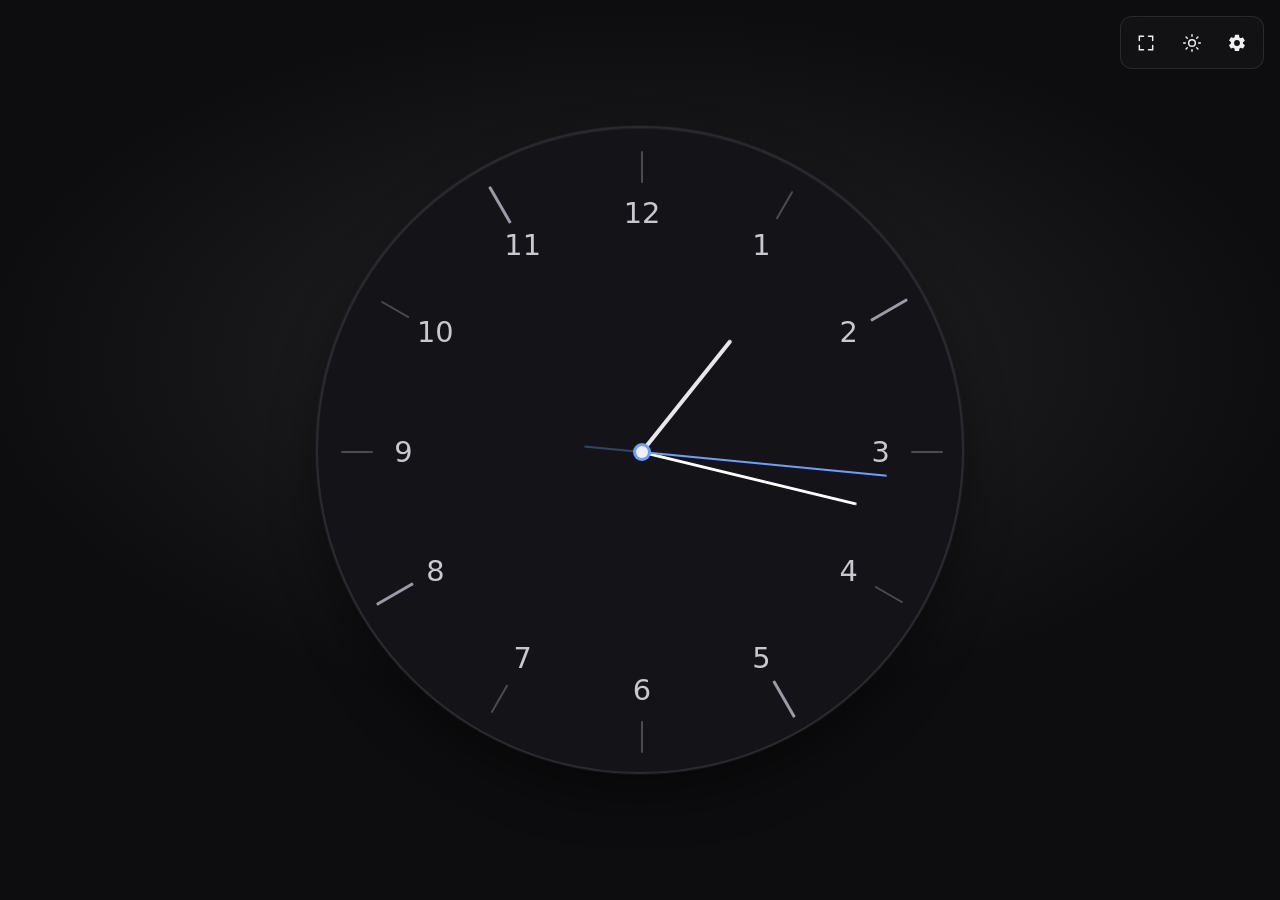
==== commit 8459251c: "Analytics 기능 추가" ====
--- a/analogclock/index.html
+++ b/analogclock/index.html
@@ -258,5 +258,9 @@
   </div>
 
   <script src="script.js"></script>
+  <script>
+    window.va = window.va || function () { (window.vaq = window.vaq || []).push(arguments); };
+  </script>
+  <script defer src="/_vercel/insights/script.js"></script>
 </body>
 </html>
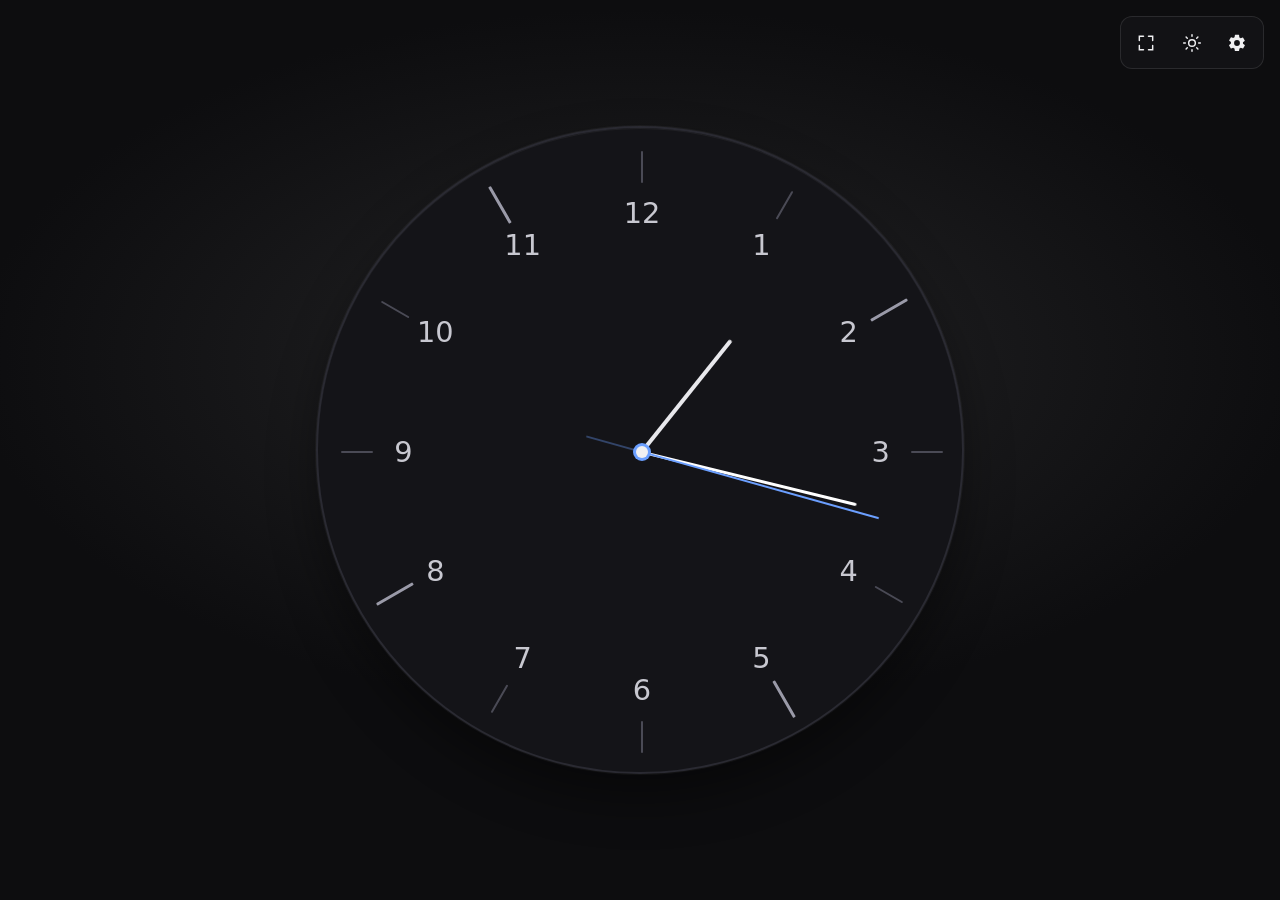
==== commit e62fee48: "배포관련 설정 추가" ====
--- a/analogclock/index.html
+++ b/analogclock/index.html
@@ -3,8 +3,35 @@
 <head>
   <meta charset="UTF-8">
   <meta name="viewport" content="width=device-width, initial-scale=1.0">
-  <meta name="description" content="Fullscreen analog clock">
-  <title>Analog Clock</title>
+  <title>Online Analog Clock - Customize Your Own Minimalist Clock</title>
+  <meta name="description" content="무료 온라인 아날로그 시계 서비스. 풀스크린 모드, 다크 모드, 그리고 시침/분침/배경 디자인을 내 마음대로 커스텀하여 나만의 감성 시계 화면을 꾸며보세요.">
+  <meta name="robots" content="index, follow">
+  <meta name="googlebot" content="index, follow">
+  <meta name="theme-color" content="#1a1a2e">
+  <link rel="canonical" href="https://saintparklab.com/analogclock/">
+
+  <!-- Open Graph (Facebook, KakaoTalk, Discord, etc.) -->
+  <meta property="og:type" content="website">
+  <meta property="og:site_name" content="Saint Park Lab">
+  <meta property="og:url" content="https://saintparklab.com/analogclock/">
+  <meta property="og:title" content="Online Analog Clock - Customize Your Own Minimalist Clock">
+  <meta property="og:description" content="무료 온라인 아날로그 시계 서비스. 풀스크린 모드, 다크 모드, 그리고 시침/분침/배경 디자인을 내 마음대로 커스텀하여 나만의 감성 시계 화면을 꾸며보세요.">
+  <meta property="og:image" content="https://saintparklab.com/analogclock/og-image.png">
+  <meta property="og:image:width" content="1200">
+  <meta property="og:image:height" content="630">
+  <meta property="og:image:alt" content="Online Analog Clock - minimalist customizable clock preview">
+  <meta property="og:locale" content="en_US">
+  <meta property="og:locale:alternate" content="ko_KR">
+  <meta property="og:locale:alternate" content="ja_JP">
+  <meta property="og:locale:alternate" content="zh_CN">
+
+  <!-- Twitter Card -->
+  <meta name="twitter:card" content="summary_large_image">
+  <meta name="twitter:title" content="Online Analog Clock - Customize Your Own Minimalist Clock">
+  <meta name="twitter:description" content="무료 온라인 아날로그 시계 서비스. 풀스크린 모드, 다크 모드, 그리고 시침/분침/배경 디자인을 내 마음대로 커스텀하여 나만의 감성 시계 화면을 꾸며보세요.">
+  <meta name="twitter:image" content="https://saintparklab.com/analogclock/og-image.png">
+  <meta name="twitter:image:alt" content="Online Analog Clock - minimalist customizable clock preview">
+
   <link rel="stylesheet" href="style.css">
 </head>
 <body>
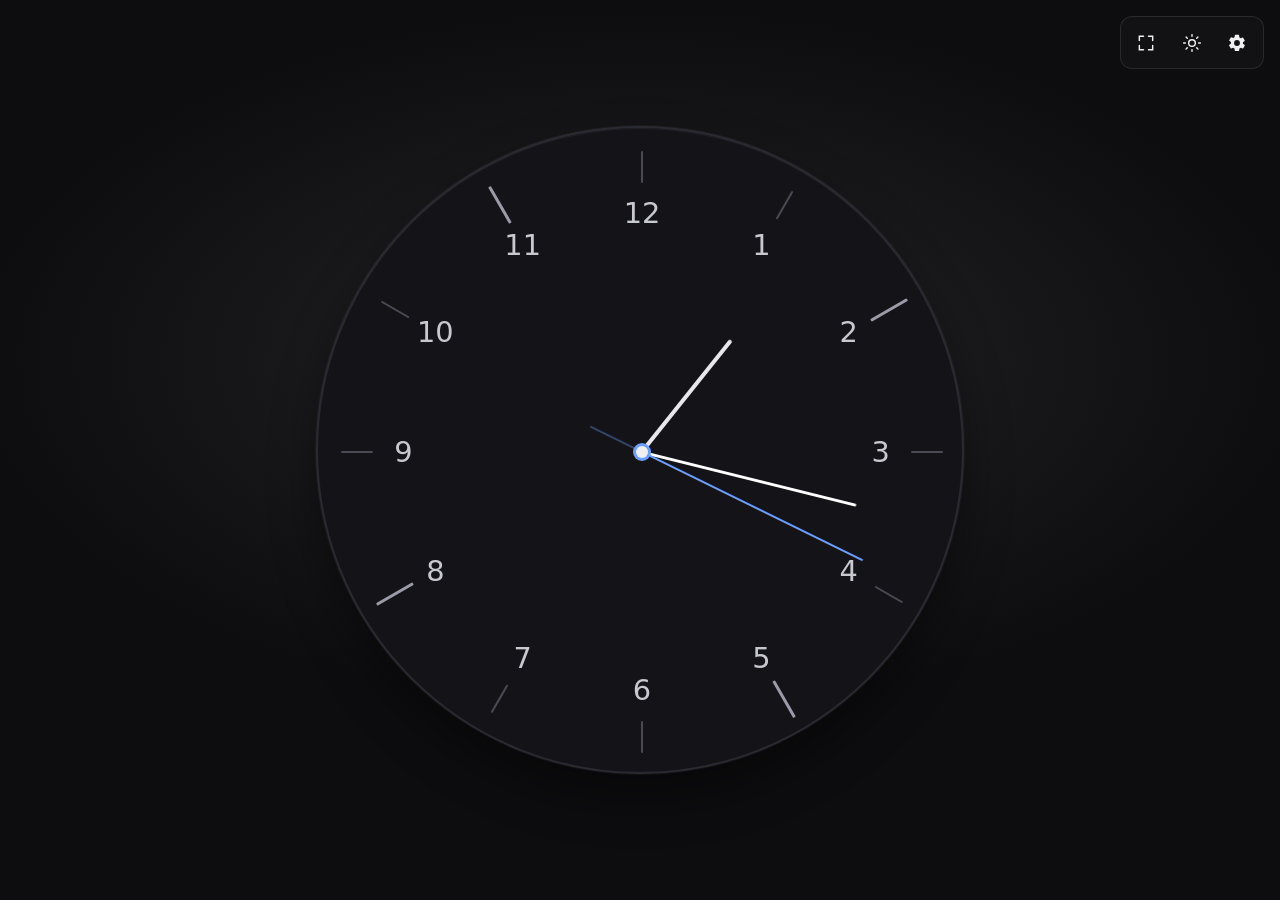
==== commit 4aa9ecd0: "메타 태그 추가" ====
--- a/analogclock/index.html
+++ b/analogclock/index.html
@@ -7,6 +7,7 @@
   <meta name="description" content="무료 온라인 아날로그 시계 서비스. 풀스크린 모드, 다크 모드, 그리고 시침/분침/배경 디자인을 내 마음대로 커스텀하여 나만의 감성 시계 화면을 꾸며보세요.">
   <meta name="robots" content="index, follow">
   <meta name="googlebot" content="index, follow">
+  <meta name="google-site-verification" content="53j7XCGKxIKHOXbTHR8UgE2mtshkaFYdxO_hIa_jYMc">
   <meta name="theme-color" content="#1a1a2e">
   <link rel="canonical" href="https://saintparklab.com/analogclock/">
 
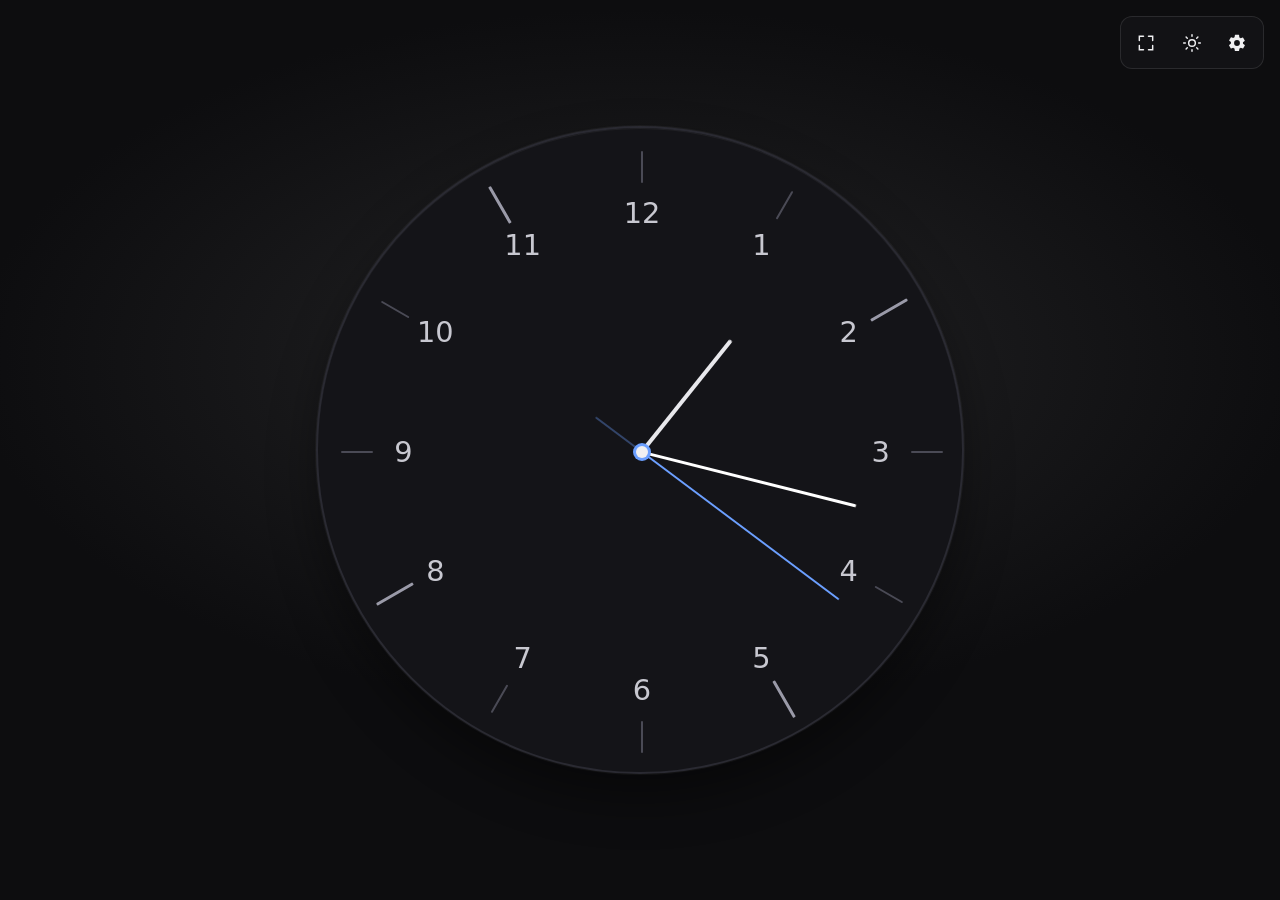
==== commit 0b480733: "Add base href so assets load under /analogclock path Co-authored-by: Cursor <cursoragent@cursor.com>" ====
--- a/analogclock/index.html
+++ b/analogclock/index.html
@@ -33,6 +33,7 @@
   <meta name="twitter:image" content="https://saintparklab.com/analogclock/og-image.png">
   <meta name="twitter:image:alt" content="Online Analog Clock - minimalist customizable clock preview">
 
+  <base href="/analogclock/">
   <link rel="stylesheet" href="style.css">
 </head>
 <body>
